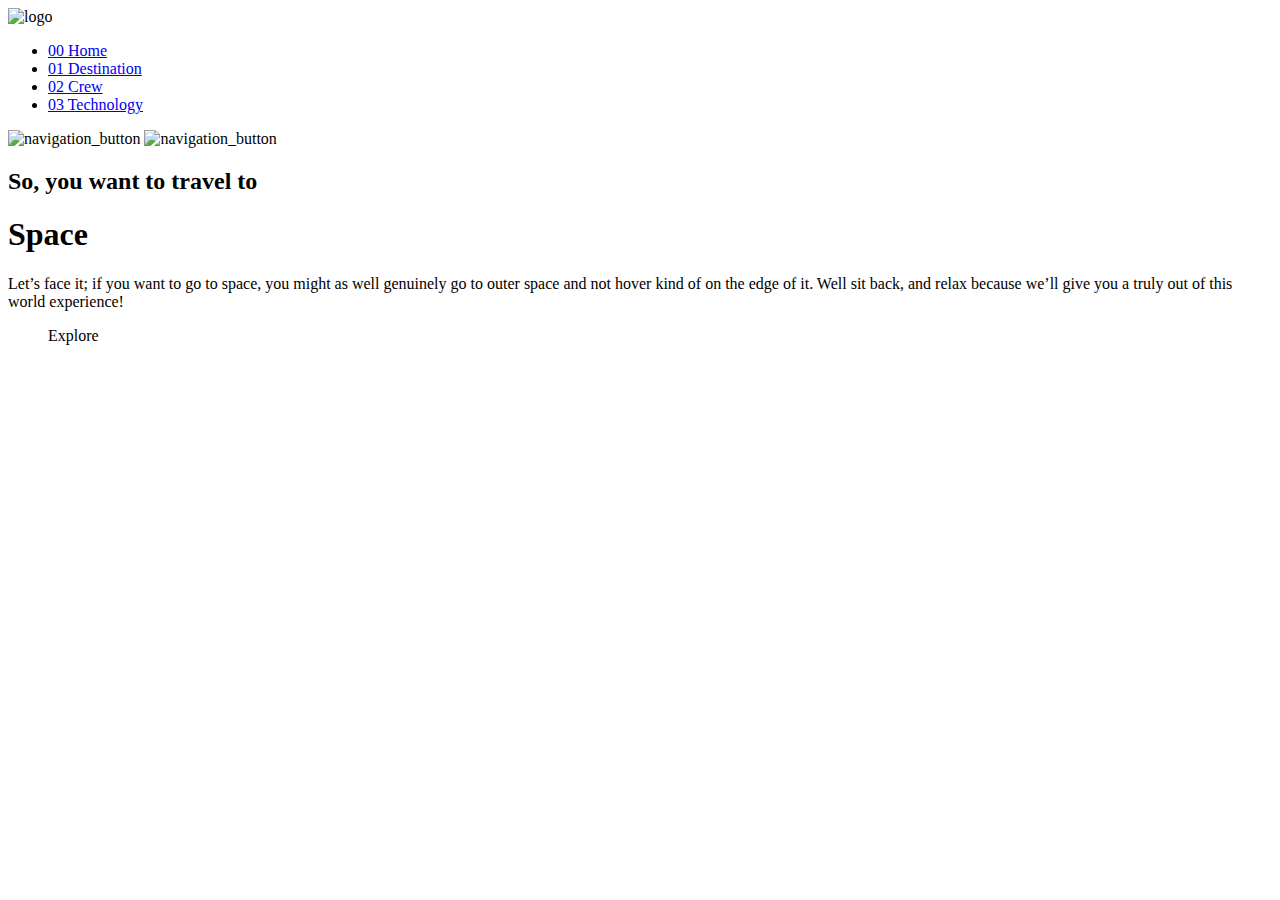
==== index.html @ d346995d "mobile_responsive" ====
<!DOCTYPE html>
<html lang="en">
  <head>
    <meta charset="UTF-8" />
    <meta name="viewport" content="width=device-width, initial-scale=1.0" />

    <link
      rel="icon"
      type="image/png"
      sizes="32x32"
      href="resources/images/favicon-32x32.png"
    />

    <title>Frontend Mentor | Space tourism website</title>
    <link rel="stylesheet" href="resources/css/main.css" />
    <link
      rel="stylesheet"
      href="https://cdnjs.cloudflare.com/ajax/libs/animate.css/4.1.1/animate.min.css"
    />
  </head>
  <body>
    <div class="nav">
      <div class="logo-wrapper">
        <img src="resources/images/icons/logo.svg" alt="logo" />
      </div>
      <div class="nav__line"></div>
      <div class="new-wrapper">
        <ul class="nav-wrapper">
          <li>
            <a href="#"><span class="nav-wrapper__num">00</span> Home</a>
          </li>
          <li>
            <a href="destinations.html"
              ><span class="nav-wrapper__num">01</span> Destination</a
            >
          </li>
          <li>
            <a href="#"><span class="nav-wrapper__num">02</span> Crew</a>
          </li>
          <li>
            <a href="#"><span class="nav-wrapper__num">03</span> Technology</a>
          </li>
        </ul>
      </div>
      <!-- navigation button--- -->
      <div class="nav-button" onclick="navigation()">
        <img
          src="resources/images/icons/icon-hamburger.svg"
          alt="navigation_button"
          class="button__open"
        />
        <img
          src="resources/images/icons/icon-close.svg"
          alt="navigation_button"
          class="button__close"
        />
      </div>
    </div>

    <div class="content-wrapper">
      <div class="content">
        <h2>So, you want to travel to</h2>
        <h1 class="content__heading">Space</h1>
        <p class="content__para">
          Let’s face it; if you want to go to space, you might as well genuinely
          go to outer space and not hover kind of on the edge of it. Well sit
          back, and relax because we’ll give you a truly out of this world
          experience!
        </p>
      </div>
      <div class="button">
        <figure>Explore</figure>
      </div>
    </div>
    <script src="resources/js/node.js"></script>
    <script src="resources/js/main.js"></script>
    <script src="resources/js/html_link.js"></script>
  </body>
</html>
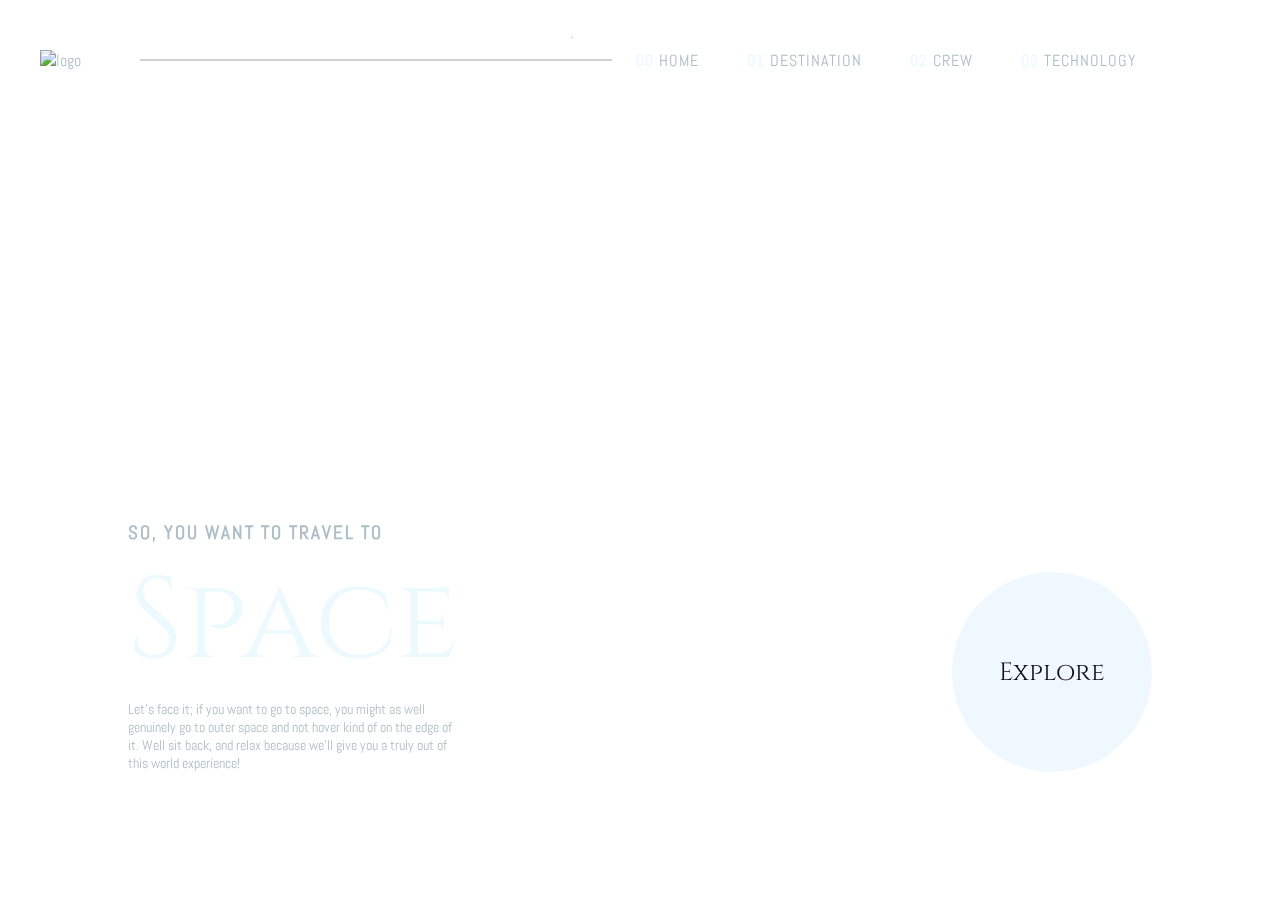
==== commit 0b140ddf: "optimizations" ====
--- a/index.html
+++ b/index.html
@@ -12,11 +12,8 @@
     />
 
     <title>Frontend Mentor | Space tourism website</title>
+    <link rel="stylesheet" href="resources/css/navigation.css" />
     <link rel="stylesheet" href="resources/css/main.css" />
-    <link
-      rel="stylesheet"
-      href="https://cdnjs.cloudflare.com/ajax/libs/animate.css/4.1.1/animate.min.css"
-    />
   </head>
   <body>
     <div class="nav">
@@ -35,10 +32,14 @@
             >
           </li>
           <li>
-            <a href="#"><span class="nav-wrapper__num">02</span> Crew</a>
+            <a href="crews.html"
+              ><span class="nav-wrapper__num">02</span> Crew</a
+            >
           </li>
           <li>
-            <a href="#"><span class="nav-wrapper__num">03</span> Technology</a>
+            <a href="technology.html"
+              ><span class="nav-wrapper__num">03</span> Technology</a
+            >
           </li>
         </ul>
       </div>
--- a/resources/css/navigation.css
+++ b/resources/css/navigation.css
@@ -0,0 +1,149 @@
+@import url("https://fonts.googleapis.com/css2?family=Abel&family=Aboreto&family=Cinzel:wght@400;500;600;700;800&family=Viaoda+Libre&family=Vollkorn&display=swap");
+:root {
+  font-size: 16px;
+
+  --font-head1: "Vollkorn", serif;
+  --font-head2: "Viaoda Libre", cursive;
+  --font-head3: "Cinzel", serif;
+  --font-univ: "Abel", sans-serif;
+  --font-color: #adbec6;
+  --font-color1: #adbec675;
+  --font-color2: #ecf9ff;
+  --font-color3: #fefefe;
+  --font-color4: #1a1c1e;
+  --btnhover-color: rgba(173, 190, 198, 0.308);
+}
+* {
+  margin: 0;
+  padding: 0;
+  box-sizing: border-box;
+}
+/*  NAVIGATION BAR ------------------------------------ */
+.nav {
+  position: fixed;
+  width: 100%;
+  height: 80px;
+  top: 20px;
+  padding: 40px;
+  display: flex;
+  align-items: center;
+}
+.logo-wrapper {
+  width: 100px;
+}
+.nav__line {
+  height: 1.5px;
+  background-color: rgba(136, 136, 136, 0.374);
+  width: 100%;
+  flex: 1;
+}
+.nav-wrapper {
+  flex: 0 0 570px;
+  margin-right: 5rem;
+  display: flex;
+  align-items: center;
+  justify-content: end;
+}
+/* ----- NAVIGATION BUTTON ----- */
+.nav-button {
+  display: none;
+}
+.nav-button .button__close {
+  display: none;
+}
+.nav-wrapper::before {
+  z-index: -1;
+  position: absolute;
+  content: ".";
+  right: -2.5rem;
+  height: 4.7rem;
+  width: 750px;
+  min-width: 58%;
+  backdrop-filter: brightness(140%) blur(20px);
+}
+.nav-wrapper li {
+  display: block;
+}
+.nav-wrapper__num {
+  font-weight: 900;
+  color: var(--font-color2);
+}
+.nav-wrapper li a {
+  text-decoration: none;
+  text-transform: uppercase;
+  letter-spacing: 1px;
+  color: inherit;
+  margin: 1.5em 1.5em 0 1.5em;
+  padding-bottom: 1.5em;
+}
+.nav-wrapper li a:hover {
+  border-bottom: 2px solid var(--font-color);
+}
+.nav-wrapper li a:active,
+body .nav-border {
+  border-bottom: 2px solid var(--font-color2);
+  color: var(--font-color2);
+}
+
+@media screen and (max-width: 1024px) {
+  .nav__line {
+    display: none;
+  }
+  .nav {
+    justify-content: space-between;
+  }
+  .nav-wrapper {
+    margin-right: 0;
+  }
+  .nav-wrapper::before {
+    width: 640px;
+  }
+}
+
+@media screen and (max-width: 820px) {
+  .nav__line {
+    visibility: hidden;
+  }
+  .nav-wrapper {
+    position: absolute;
+    right: 0;
+    top: -20px;
+    height: 100vh;
+    flex: 0 0 30%;
+    padding: 8rem 5rem 0 1rem;
+    flex-direction: column;
+    align-items: flex-start;
+    justify-content: flex-start;
+    display: none;
+  }
+  .nav-block {
+    display: flex;
+  }
+  /* ----- NAVIGATION BUTTON ----- */
+  .nav-button {
+    z-index: 2;
+    display: grid;
+    place-items: center;
+  }
+  .nav-wrapper::before {
+    right: 0;
+    top: 0;
+    height: 100%;
+    width: 100% !important;
+    backdrop-filter: brightness(90%) blur(20px);
+  }
+  .nav-wrapper li {
+    margin-bottom: 2rem;
+  }
+  .nav-wrapper li a:hover,
+  .nav-wrapper li a:active .nav-border {
+    border-bottom: none !important;
+    color: var(--font-color2) !important;
+  }
+}
+
+@media screen and (max-width: 520px) {
+  :root {
+    font-size: 17px;
+  }
+}
--- a/resources/css/main.css
+++ b/resources/css/main.css
@@ -0,0 +1,140 @@
+html {
+  height: 100%;
+}
+body {
+  background-image: url(images/home_bg/background-home-desktop.jpg);
+  background-position: center;
+  background-repeat: no-repeat;
+  background-size: cover;
+  background-attachment: fixed;
+  height: 100%;
+  min-height: 600px;
+  min-width: 874px;
+  font-family: var(--font-univ);
+  font-weight: 200;
+  color: var(--font-color);
+  display: flex;
+  flex-direction: column;
+  justify-content: flex-end;
+}
+/*  CONTENT BLOCK AND EXPLORE BUTTON ------------------------------------ */
+.content-wrapper {
+  padding: 8rem;
+  margin-top: 100px;
+  display: flex;
+  justify-content: space-between;
+}
+.content {
+  display: flex;
+  flex-direction: column;
+  justify-content: end;
+  flex: 0 1 330px;
+}
+.content h2 {
+  font-size: clamp(0.95rem, 4.2vw, 1.2rem);
+  text-transform: uppercase;
+  letter-spacing: 2px;
+}
+.content__heading {
+  font-size: 115px;
+  font-weight: 400;
+  color: var(--font-color2);
+}
+.content__para {
+  font-size: 0.9rem;
+}
+.content__heading,
+.button {
+  font-family: var(--font-head3);
+}
+.button {
+  font-size: 25px;
+  align-self: flex-end;
+  background-color: aliceblue;
+  color: #0f0e12;
+  width: 200px;
+  height: 200px;
+  border-radius: 50%;
+  display: grid;
+  place-items: center;
+  cursor: pointer;
+}
+.button::before {
+  position: absolute;
+  content: ".";
+  width: 50px;
+  height: 50px;
+  border-radius: 50%;
+  background-color: var(--btnhover-color);
+  display: grid;
+  place-items: center;
+  z-index: -1;
+  transition: width, height, 500ms;
+  transition-timing-function: cubic-bezier(0.075, 0.82, 0.165, 1);
+}
+.button:hover::before {
+  width: 300px;
+  height: 300px;
+}
+
+@media screen and (max-width: 1024px) {
+  body {
+    background-image: url(images/home_bg/background-home-tablet.jpg);
+    min-height: 900px;
+    min-width: 520px;
+  }
+  .content-wrapper {
+    padding: 5rem;
+    height: 100%;
+    flex-direction: column;
+    justify-content: space-evenly;
+    align-items: center;
+  }
+  .content {
+    justify-content: space-evenly;
+    align-items: center;
+    width: 80%;
+    flex: 0 1 330px;
+  }
+  .content__para {
+    text-align: center;
+    font-size: 1.1rem;
+  }
+  .button {
+    align-self: center;
+  }
+}
+
+@media screen and (max-width: 820px) {
+  body .content__para {
+    font-size: 1rem;
+  }
+}
+
+@media screen and (max-width: 520px) {
+  html body {
+    background-image: url(images/home_bg/background-home-mobile.jpg);
+    min-width: 360px;
+    min-height: 750px;
+  }
+  body .content-wrapper {
+    padding: 1rem;
+  }
+  .content {
+    width: 90%;
+  }
+  .content__heading {
+    font-size: 100px;
+  }
+  .content__para {
+    font-size: 0.9rem !important;
+  }
+  .button {
+    width: 190px;
+    height: 190px;
+  }
+  .button:hover::before {
+    width: 290px;
+    height: 290px;
+  }
+}
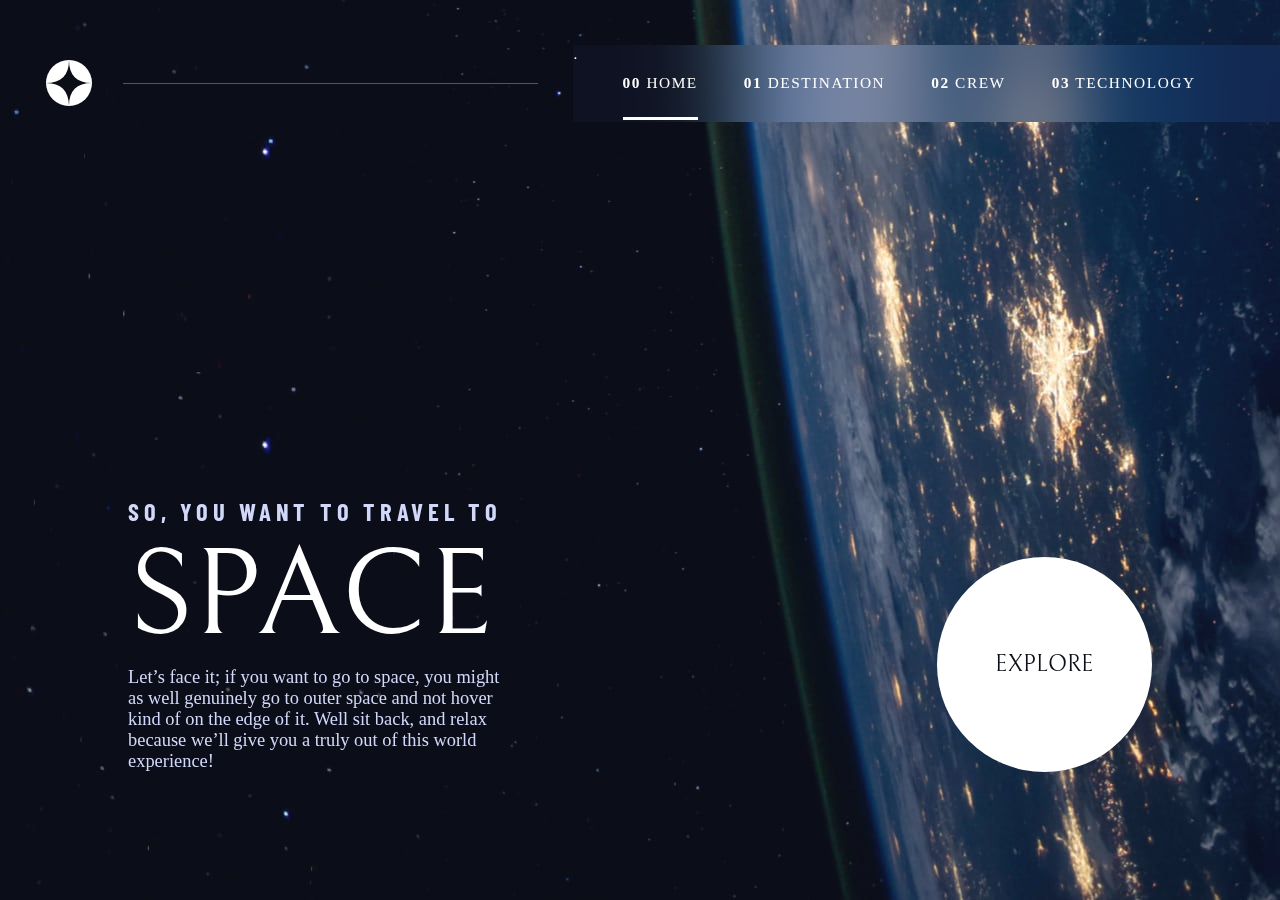
==== commit db9ad8d9: "refactored navigation and main css files and made it more responsive than before" ====
--- a/index.html
+++ b/index.html
@@ -16,29 +16,31 @@
     <link rel="stylesheet" href="resources/css/main.css" />
   </head>
   <body>
-    <div class="nav">
+    <div class="navigation-bar">
       <div class="logo-wrapper">
         <img src="resources/images/icons/logo.svg" alt="logo" />
       </div>
       <div class="nav__line"></div>
-      <div class="new-wrapper">
-        <ul class="nav-wrapper">
-          <li>
-            <a href="#"><span class="nav-wrapper__num">00</span> Home</a>
+      <div class="nav-container">
+        <ul class="nav-container_ul">
+          <li class="nav-border">
+            <a class="nav-border_a" href="#"
+              ><span class="nav-container-ul_span">00</span> Home</a
+            >
           </li>
           <li>
             <a href="destinations.html"
-              ><span class="nav-wrapper__num">01</span> Destination</a
+              ><span class="nav-container-ul_span">01</span> Destination</a
             >
           </li>
           <li>
             <a href="crews.html"
-              ><span class="nav-wrapper__num">02</span> Crew</a
+              ><span class="nav-container-ul_span">02</span> Crew</a
             >
           </li>
           <li>
             <a href="technology.html"
-              ><span class="nav-wrapper__num">03</span> Technology</a
+              ><span class="nav-container-ul_span">03</span> Technology</a
             >
           </li>
         </ul>
@@ -69,8 +71,10 @@
           experience!
         </p>
       </div>
-      <div class="button">
-        <figure>Explore</figure>
+      <div class="buttom-container">
+        <div class="button">
+          <span>Explore</span>
+        </div>
       </div>
     </div>
     <script src="resources/js/node.js"></script>
--- a/resources/css/navigation.css
+++ b/resources/css/navigation.css
@@ -1,16 +1,14 @@
 @import url("https://fonts.googleapis.com/css2?family=Abel&family=Aboreto&family=Cinzel:wght@400;500;600;700;800&family=Viaoda+Libre&family=Vollkorn&display=swap");
+@import url("https://fonts.googleapis.com/css2?family=Barlow+Condensed:ital,wght@0,100;0,200;0,300;0,400;0,500;0,600;1,100;1,300&family=Bellefair&display=swap");
 :root {
-  font-size: 16px;
+  font-size: clamp(14px, 1.2vw, 28px);
 
-  --font-head1: "Vollkorn", serif;
-  --font-head2: "Viaoda Libre", cursive;
-  --font-head3: "Cinzel", serif;
-  --font-univ: "Abel", sans-serif;
+  --subheading: hsl(231, 77%, 90%);
+  --font_color: hsl(0, 0%, 100%);
   --font-color: #adbec6;
-  --font-color1: #adbec675;
-  --font-color2: #ecf9ff;
-  --font-color3: #fefefe;
-  --font-color4: #1a1c1e;
+  --backgroud: hsl(230, 35%, 7%);
+  --font_heading: "Bellefair", serif;
+  --barlow_condensed: "Barlow Condensed", sans-serif;
   --btnhover-color: rgba(173, 190, 198, 0.308);
 }
 * {
@@ -19,30 +17,34 @@
   box-sizing: border-box;
 }
 /*  NAVIGATION BAR ------------------------------------ */
-.nav {
-  position: fixed;
+.navigation-bar {
+  position: relative;
   width: 100%;
-  height: 80px;
-  top: 20px;
-  padding: 40px;
+  height: 5rem;
+  padding-left: 3rem;
+  display: flex;
+  align-items: center;
+  justify-content: end;
+}
+.logo-wrapper {
+  width: 5rem;
+  height: 60%;
   display: flex;
   align-items: center;
 }
-.logo-wrapper {
-  width: 100px;
+.logo-wrapper img {
+  height: 100%;
 }
 .nav__line {
-  height: 1.5px;
-  background-color: rgba(136, 136, 136, 0.374);
-  width: 100%;
+  height: 0.1rem;
+  background-color: rgb(86, 86, 86);
   flex: 1;
 }
-.nav-wrapper {
-  flex: 0 0 570px;
-  margin-right: 5rem;
+
+.nav-container_ul {
   display: flex;
   align-items: center;
-  justify-content: end;
+  justify-content: space-around;
 }
 /* ----- NAVIGATION BUTTON ----- */
 .nav-button {
@@ -51,70 +53,116 @@
 .nav-button .button__close {
   display: none;
 }
-.nav-wrapper::before {
+.nav-container_ul::before {
   z-index: -1;
   position: absolute;
   content: ".";
-  right: -2.5rem;
-  height: 4.7rem;
-  width: 750px;
-  min-width: 58%;
-  backdrop-filter: brightness(140%) blur(20px);
+  height: 100%;
+  width: 46rem;
+  right: 0;
+  backdrop-filter: brightness(140%) blur(40px) contrast(1);
 }
-.nav-wrapper li {
+.nav-container_ul li {
   display: block;
 }
-.nav-wrapper__num {
+.nav-container-ul_span {
   font-weight: 900;
-  color: var(--font-color2);
+  /* color: var(--font_color); */
 }
-.nav-wrapper li a {
+.nav-container_ul li a {
   text-decoration: none;
   text-transform: uppercase;
-  letter-spacing: 1px;
+  letter-spacing: 0.1rem;
   color: inherit;
-  margin: 1.5em 1.5em 0 1.5em;
-  padding-bottom: 1.5em;
+  margin: 1.5em;
+  padding-bottom: 1.65em;
 }
-.nav-wrapper li a:hover {
-  border-bottom: 2px solid var(--font-color);
+.nav-container_ul:first-child {
+  margin-left: 4rem;
 }
-.nav-wrapper li a:active,
-body .nav-border {
-  border-bottom: 2px solid var(--font-color2);
-  color: var(--font-color2);
+.nav-container_ul:last-child {
+  margin-right: 4rem;
+}
+.nav-container_ul li a:hover {
+  border-bottom: 3px solid var(--font-color);
+}
+body .nav-border_a {
+  pointer-events: none;
+  border-bottom: 3px solid var(--font_color);
 }
 
 @media screen and (max-width: 1024px) {
+  :root {
+    font-size: clamp(14px, 1.5vw, 18px);
+  }
   .nav__line {
     display: none;
   }
-  .nav {
+  .navigation-bar {
     justify-content: space-between;
   }
-  .nav-wrapper {
-    margin-right: 0;
+  .nav-container_ul::before {
+    width: 43rem;
   }
-  .nav-wrapper::before {
-    width: 640px;
+  .nav-container_ul:last-child {
+    margin-right: 3rem;
   }
 }
 
 @media screen and (max-width: 820px) {
-  .nav__line {
-    visibility: hidden;
+  body {
+    position: relative;
   }
-  .nav-wrapper {
+  .navigation-bar {
+    position: static;
+    padding-right: 3rem;
+    margin-top: 2rem;
+  }
+  .nav-container_ul {
+    align-items: start;
+    margin: 0 !important ;
     position: absolute;
+    top: 0;
     right: 0;
-    top: -20px;
-    height: 100vh;
-    flex: 0 0 30%;
-    padding: 8rem 5rem 0 1rem;
+    height: 100%;
+    width: 50%;
     flex-direction: column;
-    align-items: flex-start;
-    justify-content: flex-start;
+    justify-content: start;
     display: none;
+  }
+  .nav-container_ul::before {
+    z-index: 0;
+    top: 0;
+    width: 110%;
+    /* width: 50%; */
+  }
+  .nav-container_ul li {
+    z-index: 1;
+  }
+  .nav-container_ul li {
+    font-size: clamp(1.3rem, 4.2vw, 1.2rem);
+    width: 98%;
+    margin: 1rem 0;
+    padding: 1rem 0;
+  }
+  .nav-container_ul:first-child {
+    padding-top: 8rem;
+  }
+  body .nav-border_a {
+    border-bottom: none;
+  }
+  .nav-container_ul li a:hover,
+  .nav-container_ul li a:active .nav-border_a {
+    border-bottom: none !important;
+    color: var(--font-color2) !important;
+  }
+  /* adding border to li element */
+  .nav-border {
+    pointer-events: none;
+    border-right: 4px solid var(--font_color);
+  }
+  .nav-container_ul li:hover {
+    border-right: 4px solid var(--font-color);
   }
   .nav-block {
     display: flex;
@@ -125,25 +173,16 @@
     display: grid;
     place-items: center;
   }
-  .nav-wrapper::before {
-    right: 0;
-    top: 0;
-    height: 100%;
-    width: 100% !important;
-    backdrop-filter: brightness(90%) blur(20px);
-  }
-  .nav-wrapper li {
-    margin-bottom: 2rem;
-  }
-  .nav-wrapper li a:hover,
-  .nav-wrapper li a:active .nav-border {
-    border-bottom: none !important;
-    color: var(--font-color2) !important;
-  }
 }
 
 @media screen and (max-width: 520px) {
   :root {
-    font-size: 17px;
+    font-size: clamp(14px, 1.5vw, 18px);
+  }
+  .nav-container_ul {
+    width: 60%;
+  }
+  .nav-container_ul::before {
+    width: 102%;
   }
 }
--- a/resources/css/main.css
+++ b/resources/css/main.css
@@ -1,59 +1,73 @@
 html {
+  min-height: 100vh;
   height: 100%;
+  min-width: 350px;
+  display: grid;
+  place-items: end;
 }
 body {
   background-image: url(images/home_bg/background-home-desktop.jpg);
   background-position: center;
   background-repeat: no-repeat;
   background-size: cover;
-  background-attachment: fixed;
-  height: 100%;
-  min-height: 600px;
-  min-width: 874px;
+  height: 95%;
+  width: 100%;
   font-family: var(--font-univ);
   font-weight: 200;
-  color: var(--font-color);
+  color: var(--font_color);
   display: flex;
   flex-direction: column;
-  justify-content: flex-end;
+  justify-content: space-between;
 }
 /*  CONTENT BLOCK AND EXPLORE BUTTON ------------------------------------ */
 .content-wrapper {
-  padding: 8rem;
-  margin-top: 100px;
+  padding: 10%;
   display: flex;
+  flex: 0;
   justify-content: space-between;
 }
 .content {
   display: flex;
   flex-direction: column;
   justify-content: end;
-  flex: 0 1 330px;
+  flex: 0 1 25rem;
+}
+.content h2,
+.content p {
+  color: var(--subheading);
 }
 .content h2 {
-  font-size: clamp(0.95rem, 4.2vw, 1.2rem);
+  font-family: var(--barlow_condensed);
+  font-size: clamp(0.9rem, 3.2vw, 1.6rem);
   text-transform: uppercase;
-  letter-spacing: 2px;
+  letter-spacing: 4.75px;
 }
 .content__heading {
-  font-size: 115px;
+  font-size: clamp(8rem, 4.2vw, 9rem);
   font-weight: 400;
   color: var(--font-color2);
 }
 .content__para {
-  font-size: 0.9rem;
+  font-size: 1.2rem;
 }
 .content__heading,
 .button {
-  font-family: var(--font-head3);
+  font-family: var(--font_heading);
+  text-transform: uppercase;
+}
+.button span {
+  font-size: 1.5rem;
+}
+.buttom-container {
+  display: flex;
+  flex-direction: column;
+  justify-content: end;
 }
 .button {
-  font-size: 25px;
-  align-self: flex-end;
-  background-color: aliceblue;
-  color: #0f0e12;
-  width: 200px;
-  height: 200px;
+  background-color: var(--font_color);
+  color: var(--backgroud);
+  width: 14rem;
+  height: 14rem;
   border-radius: 50%;
   display: grid;
   place-items: center;
@@ -62,8 +76,8 @@
 .button::before {
   position: absolute;
   content: ".";
-  width: 50px;
-  height: 50px;
+  width: 5rem;
+  height: 5rem;
   border-radius: 50%;
   background-color: var(--btnhover-color);
   display: grid;
@@ -73,19 +87,20 @@
   transition-timing-function: cubic-bezier(0.075, 0.82, 0.165, 1);
 }
 .button:hover::before {
-  width: 300px;
-  height: 300px;
+  width: 20rem;
+  height: 20rem;
 }
-
 @media screen and (max-width: 1024px) {
+  html {
+    min-height: 100%;
+    height: auto;
+  }
   body {
     background-image: url(images/home_bg/background-home-tablet.jpg);
-    min-height: 900px;
-    min-width: 520px;
+    height: 100%;
   }
   .content-wrapper {
-    padding: 5rem;
-    height: 100%;
+    flex: 1;
     flex-direction: column;
     justify-content: space-evenly;
     align-items: center;
@@ -93,48 +108,76 @@
   .content {
     justify-content: space-evenly;
     align-items: center;
-    width: 80%;
-    flex: 0 1 330px;
+    width: min-content;
+  }
+  .content__heading {
+    font-size: clamp(8rem, 20vw, 10rem);
   }
   .content__para {
     text-align: center;
-    font-size: 1.1rem;
+    line-height: 1.9rem;
+  }
+  .buttom-container {
+    height: 25rem;
   }
   .button {
-    align-self: center;
+    width: 16rem;
+    height: 16rem;
+  }
+  .button::before {
+    width: 7rem;
+    height: 7rem;
+  }
+  .button:hover::before {
+    width: 25rem;
+    height: 25rem;
   }
 }
 
 @media screen and (max-width: 820px) {
-  body .content__para {
-    font-size: 1rem;
+  .content h2 {
+    font-weight: 500;
+  }
+  .buttom-container {
+    height: 20rem;
+  }
+  .button {
+    width: 14rem;
+    height: 14rem;
+  }
+  .button:hover::before {
+    width: 22rem;
+    height: 22rem;
   }
 }
 
 @media screen and (max-width: 520px) {
-  html body {
+  html {
+    min-height: 100%;
+    height: auto;
+  }
+  body {
     background-image: url(images/home_bg/background-home-mobile.jpg);
-    min-width: 360px;
-    min-height: 750px;
   }
-  body .content-wrapper {
-    padding: 1rem;
+  .content-wrapper {
+    padding: 5%;
   }
   .content {
-    width: 90%;
+    width: auto;
   }
   .content__heading {
-    font-size: 100px;
+    font-size: clamp(6.5rem, 20vw, 10rem);
   }
-  .content__para {
-    font-size: 0.9rem !important;
+  .buttom-container {
+    justify-content: center;
+    height: 18rem;
   }
   .button {
-    width: 190px;
-    height: 190px;
+    width: 12rem;
+    height: 12rem;
   }
   .button:hover::before {
-    width: 290px;
-    height: 290px;
+    width: 17rem;
+    height: 17rem;
   }
 }
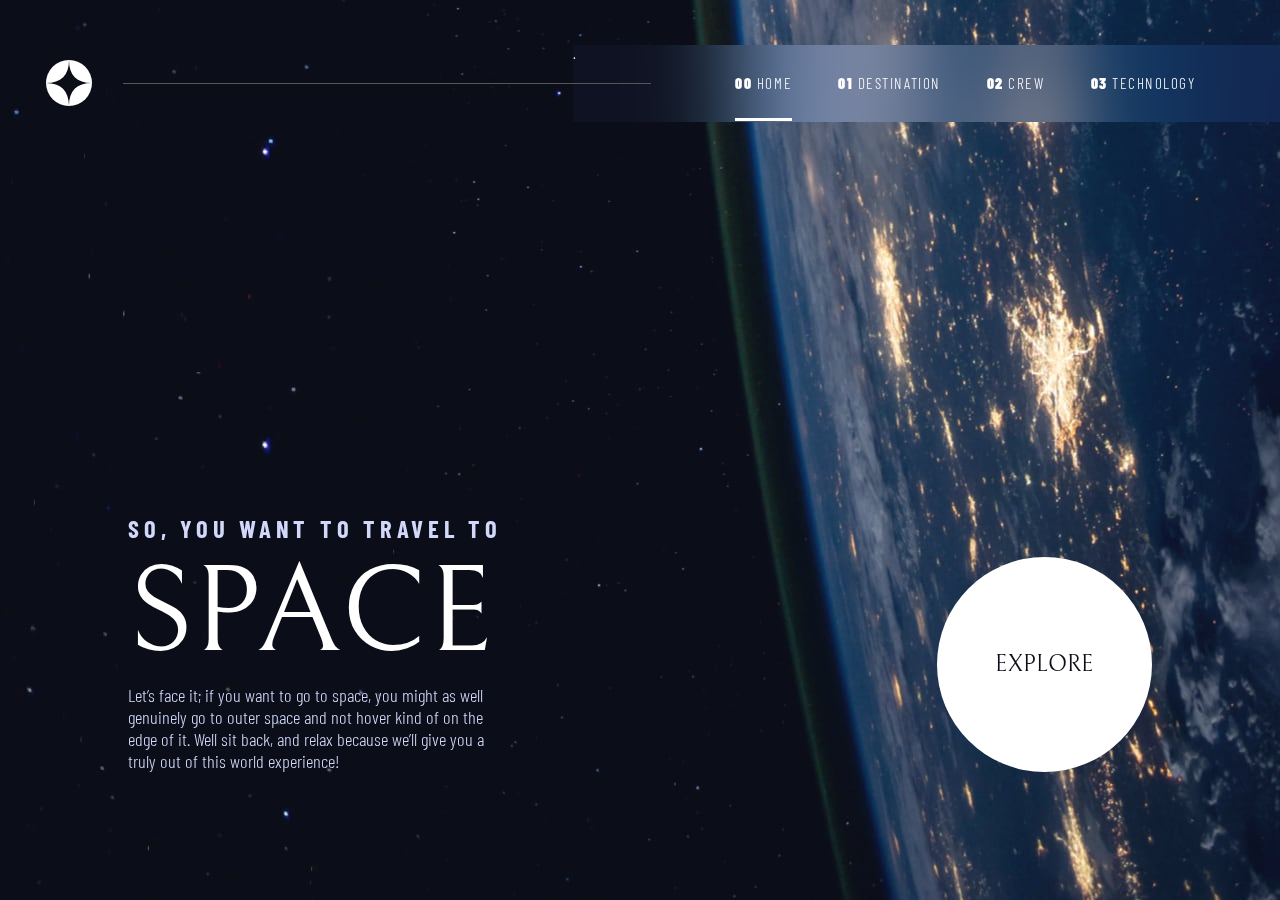
==== commit 15cdd7c2: "changed variable names..." ====
--- a/index.html
+++ b/index.html
@@ -63,7 +63,7 @@
     <div class="content-wrapper">
       <div class="content">
         <h2>So, you want to travel to</h2>
-        <h1 class="content__heading">Space</h1>
+        <h1 class="content_heading">Space</h1>
         <p class="content__para">
           Let’s face it; if you want to go to space, you might as well genuinely
           go to outer space and not hover kind of on the edge of it. Well sit
--- a/resources/css/navigation.css
+++ b/resources/css/navigation.css
@@ -10,6 +10,8 @@
   --font_heading: "Bellefair", serif;
   --barlow_condensed: "Barlow Condensed", sans-serif;
   --btnhover-color: rgba(173, 190, 198, 0.308);
+
+  --font-univ: "Abel", sans-serif;
 }
 * {
   margin: 0;
--- a/resources/css/main.css
+++ b/resources/css/main.css
@@ -12,8 +12,9 @@
   background-size: cover;
   height: 95%;
   width: 100%;
-  font-family: var(--font-univ);
-  font-weight: 200;
+  /* font-family: var(--font-univ); */
+  font-family: var(--barlow_condensed);
+  font-weight: 300;
   color: var(--font_color);
   display: flex;
   flex-direction: column;
@@ -42,15 +43,15 @@
   text-transform: uppercase;
   letter-spacing: 4.75px;
 }
-.content__heading {
+.content_heading {
   font-size: clamp(8rem, 4.2vw, 9rem);
   font-weight: 400;
-  color: var(--font-color2);
+  /* color: var(--font-color2); */
 }
 .content__para {
   font-size: 1.2rem;
 }
-.content__heading,
+.content_heading,
 .button {
   font-family: var(--font_heading);
   text-transform: uppercase;
@@ -110,7 +111,7 @@
     align-items: center;
     width: min-content;
   }
-  .content__heading {
+  .content_heading {
     font-size: clamp(8rem, 20vw, 10rem);
   }
   .content__para {
@@ -165,7 +166,7 @@
   .content {
     width: auto;
   }
-  .content__heading {
+  .content_heading {
     font-size: clamp(6.5rem, 20vw, 10rem);
   }
   .buttom-container {
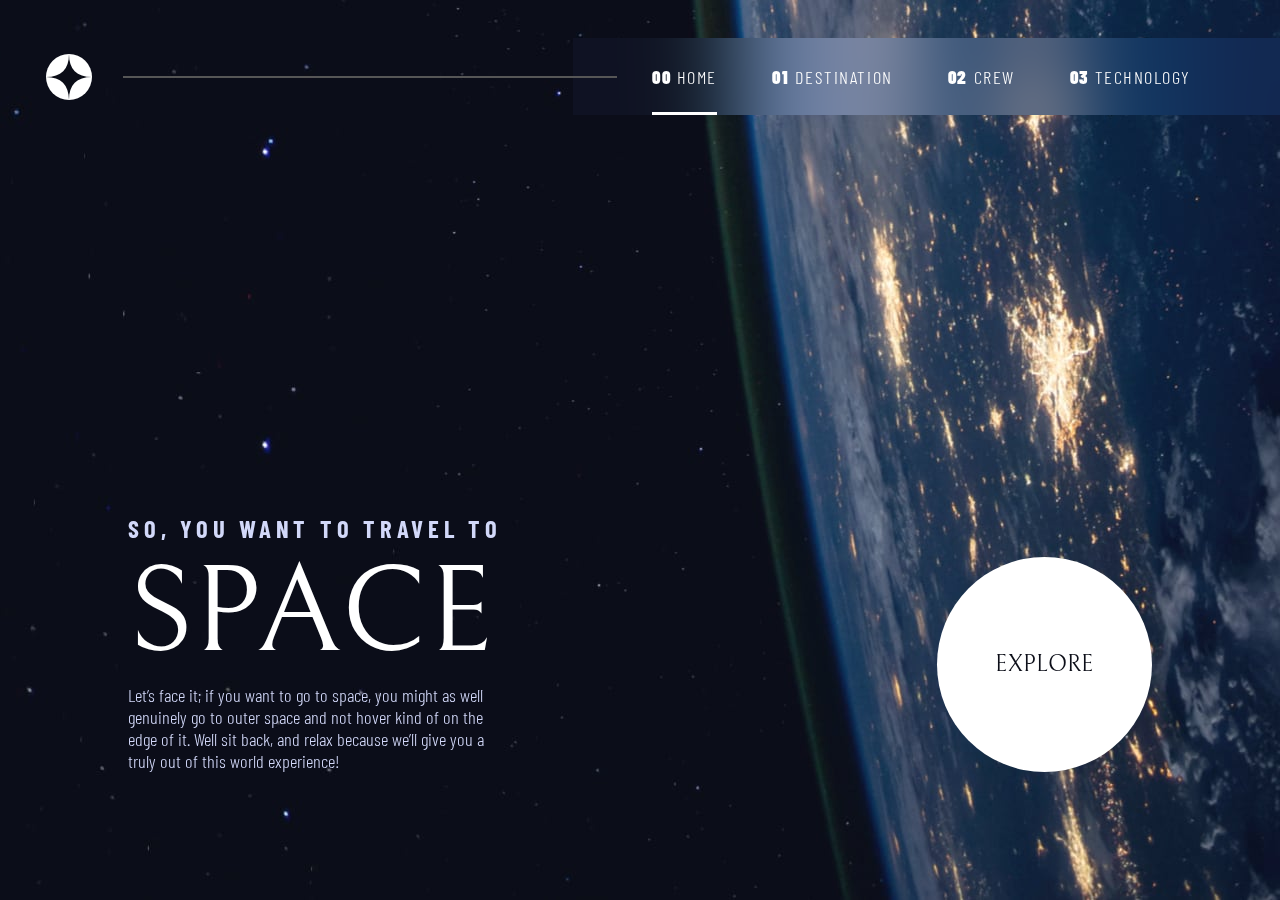
==== commit b3cc8453: "changed class names" ====
--- a/index.html
+++ b/index.html
@@ -63,7 +63,7 @@
     <div class="content-wrapper">
       <div class="content">
         <h2>So, you want to travel to</h2>
-        <h1 class="content_heading">Space</h1>
+        <h1 class="content-main_heading">Space</h1>
         <p class="content__para">
           Let’s face it; if you want to go to space, you might as well genuinely
           go to outer space and not hover kind of on the edge of it. Well sit
--- a/resources/css/navigation.css
+++ b/resources/css/navigation.css
@@ -1,7 +1,7 @@
 @import url("https://fonts.googleapis.com/css2?family=Abel&family=Aboreto&family=Cinzel:wght@400;500;600;700;800&family=Viaoda+Libre&family=Vollkorn&display=swap");
 @import url("https://fonts.googleapis.com/css2?family=Barlow+Condensed:ital,wght@0,100;0,200;0,300;0,400;0,500;0,600;1,100;1,300&family=Bellefair&display=swap");
 :root {
-  font-size: clamp(14px, 1.2vw, 28px);
+  font-size: clamp(14px, 1.2vw, 38px);
 
   --subheading: hsl(231, 77%, 90%);
   --font_color: hsl(0, 0%, 100%);
@@ -20,6 +20,7 @@
 }
 /*  NAVIGATION BAR ------------------------------------ */
 .navigation-bar {
+  flex-shrink: 0;
   position: relative;
   width: 100%;
   height: 5rem;
@@ -59,6 +60,7 @@
   z-index: -1;
   position: absolute;
   content: ".";
+  font-size: 0;
   height: 100%;
   width: 46rem;
   right: 0;
@@ -69,18 +71,18 @@
 }
 .nav-container-ul_span {
   font-weight: 900;
-  /* color: var(--font_color); */
 }
 .nav-container_ul li a {
   text-decoration: none;
   text-transform: uppercase;
   letter-spacing: 0.1rem;
+  font-size: clamp(1.2rem, 1.4vw, 1.2rem);
   color: inherit;
   margin: 1.5em;
-  padding-bottom: 1.65em;
+  padding-bottom: clamp(1.5rem, 1.9vw, 1.67rem);
 }
 .nav-container_ul:first-child {
-  margin-left: 4rem;
+  margin-left: 0.5rem;
 }
 .nav-container_ul:last-child {
   margin-right: 4rem;
@@ -101,7 +103,11 @@
     display: none;
   }
   .navigation-bar {
+    height: 7rem;
     justify-content: space-between;
+  }
+  .nav-container_ul li a {
+    padding-bottom: clamp(2.5rem, 1.9vw, 2.65rem);
   }
   .nav-container_ul::before {
     width: 43rem;
@@ -110,7 +116,6 @@
     margin-right: 3rem;
   }
 }
-
 @media screen and (max-width: 820px) {
   body {
     position: relative;
@@ -136,12 +141,9 @@
     z-index: 0;
     top: 0;
     width: 110%;
-    /* width: 50%; */
   }
   .nav-container_ul li {
     z-index: 1;
-  }
-  .nav-container_ul li {
     font-size: clamp(1.3rem, 4.2vw, 1.2rem);
     width: 98%;
     margin: 1rem 0;
@@ -181,6 +183,12 @@
   :root {
     font-size: clamp(14px, 1.5vw, 18px);
   }
+  .navigation-bar {
+    margin-top: 1rem;
+  }
+  .logo-wrapper {
+    height: 50%;
+  }
   .nav-container_ul {
     width: 60%;
   }
--- a/resources/css/main.css
+++ b/resources/css/main.css
@@ -1,18 +1,15 @@
 html {
   min-height: 100vh;
-  height: 100%;
   min-width: 350px;
-  display: grid;
-  place-items: end;
+  display: flex;
+  padding-top: 3%;
 }
 body {
   background-image: url(images/home_bg/background-home-desktop.jpg);
   background-position: center;
   background-repeat: no-repeat;
   background-size: cover;
-  height: 95%;
   width: 100%;
-  /* font-family: var(--font-univ); */
   font-family: var(--barlow_condensed);
   font-weight: 300;
   color: var(--font_color);
@@ -43,15 +40,14 @@
   text-transform: uppercase;
   letter-spacing: 4.75px;
 }
-.content_heading {
+.content-main_heading {
   font-size: clamp(8rem, 4.2vw, 9rem);
   font-weight: 400;
-  /* color: var(--font-color2); */
 }
 .content__para {
   font-size: 1.2rem;
 }
-.content_heading,
+.content-main_heading,
 .button {
   font-family: var(--font_heading);
   text-transform: uppercase;
@@ -94,11 +90,11 @@
 @media screen and (max-width: 1024px) {
   html {
     min-height: 100%;
+    padding-top: 0;
     height: auto;
   }
   body {
     background-image: url(images/home_bg/background-home-tablet.jpg);
-    height: 100%;
   }
   .content-wrapper {
     flex: 1;
@@ -111,7 +107,7 @@
     align-items: center;
     width: min-content;
   }
-  .content_heading {
+  .content-main_heading {
     font-size: clamp(8rem, 20vw, 10rem);
   }
   .content__para {
@@ -166,7 +162,7 @@
   .content {
     width: auto;
   }
-  .content_heading {
+  .content-main_heading {
     font-size: clamp(6.5rem, 20vw, 10rem);
   }
   .buttom-container {
